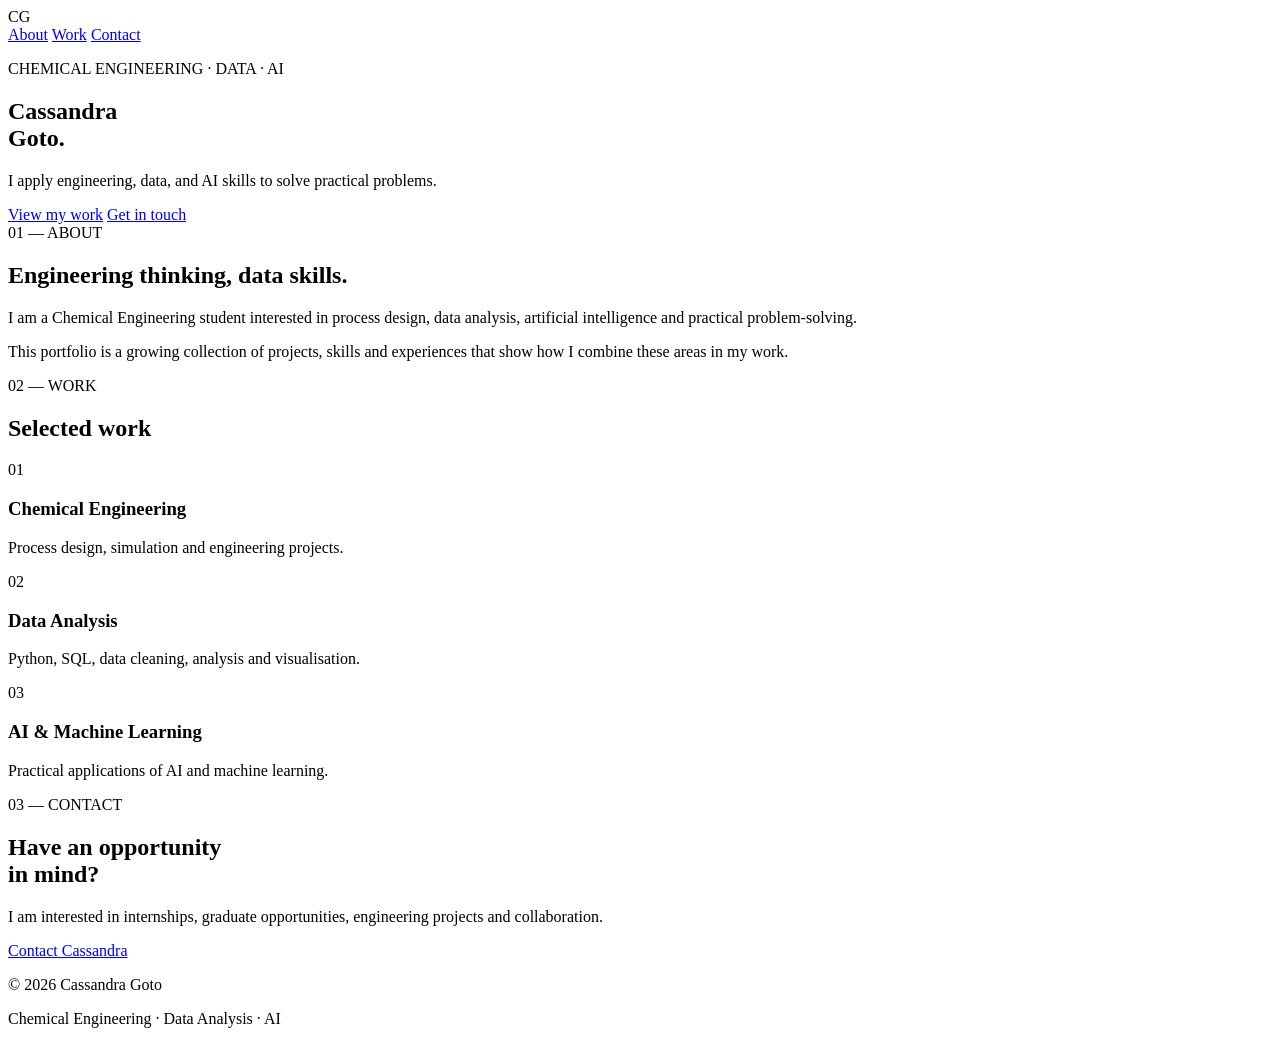
==== index.html @ f0856390 "Create portfolio webpage for Cassandra Goto This file serves as a portfolio webpage for Cassandra Go" ====
<!DOCTYPE html>
<html lang="en">
<head>
    <meta charset="UTF-8">
    <meta name="viewport" content="width=device-width, initial-scale=1.0">

    <title>Cassandra Goto | Portfolio</title>

    <link rel="stylesheet" href="style.css">
</head>

<body>

    <header class="navbar">
        <div class="logo">CG</div>

        <nav>
            <a href="#about">About</a>
            <a href="#work">Work</a>
            <a href="#contact">Contact</a>
        </nav>
    </header>


    <main>

        <section class="hero">

            <p class="eyebrow">CHEMICAL ENGINEERING · DATA · AI</p>

            <h1>
                Cassandra<br>
                <span>Goto.</span>
            </h1>

            <p class="intro">
                I apply engineering, data, and AI skills to solve practical problems.
            </p>

            <div class="buttons">
                <a href="#work" class="button primary">View my work</a>
                <a href="#contact" class="button secondary">Get in touch</a>
            </div>

        </section>


        <section class="preview" id="about">

            <div class="section-label">01 — ABOUT</div>

            <div class="preview-content">

                <div>
                    <h2>
                        Engineering thinking,
                        <span>data skills.</span>
                    </h2>
                </div>

                <div>
                    <p>
                        I am a Chemical Engineering student interested in
                        process design, data analysis, artificial intelligence
                        and practical problem-solving.
                    </p>

                    <p>
                        This portfolio is a growing collection of projects,
                        skills and experiences that show how I combine these
                        areas in my work.
                    </p>
                </div>

            </div>

        </section>


        <section class="work-section" id="work">

            <div class="section-label">02 — WORK</div>

            <h2>Selected work</h2>

            <div class="project-grid">

                <div class="project-card">
                    <span>01</span>
                    <h3>Chemical Engineering</h3>
                    <p>
                        Process design, simulation and engineering projects.
                    </p>
                </div>

                <div class="project-card">
                    <span>02</span>
                    <h3>Data Analysis</h3>
                    <p>
                        Python, SQL, data cleaning, analysis and visualisation.
                    </p>
                </div>

                <div class="project-card">
                    <span>03</span>
                    <h3>AI & Machine Learning</h3>
                    <p>
                        Practical applications of AI and machine learning.
                    </p>
                </div>

            </div>

        </section>


        <section class="contact-section" id="contact">

            <div class="section-label">03 — CONTACT</div>

            <h2>
                Have an opportunity<br>
                <span>in mind?</span>
            </h2>

            <p>
                I am interested in internships, graduate opportunities,
                engineering projects and collaboration.
            </p>

            <a href="mailto:cassandragoto10@gmail.com" class="button primary">
                Contact Cassandra
            </a>

        </section>

    </main>


    <footer>
        <p>© 2026 Cassandra Goto</p>

        <p>
            Chemical Engineering · Data Analysis · AI
        </p>
    </footer>

</body>
</html>
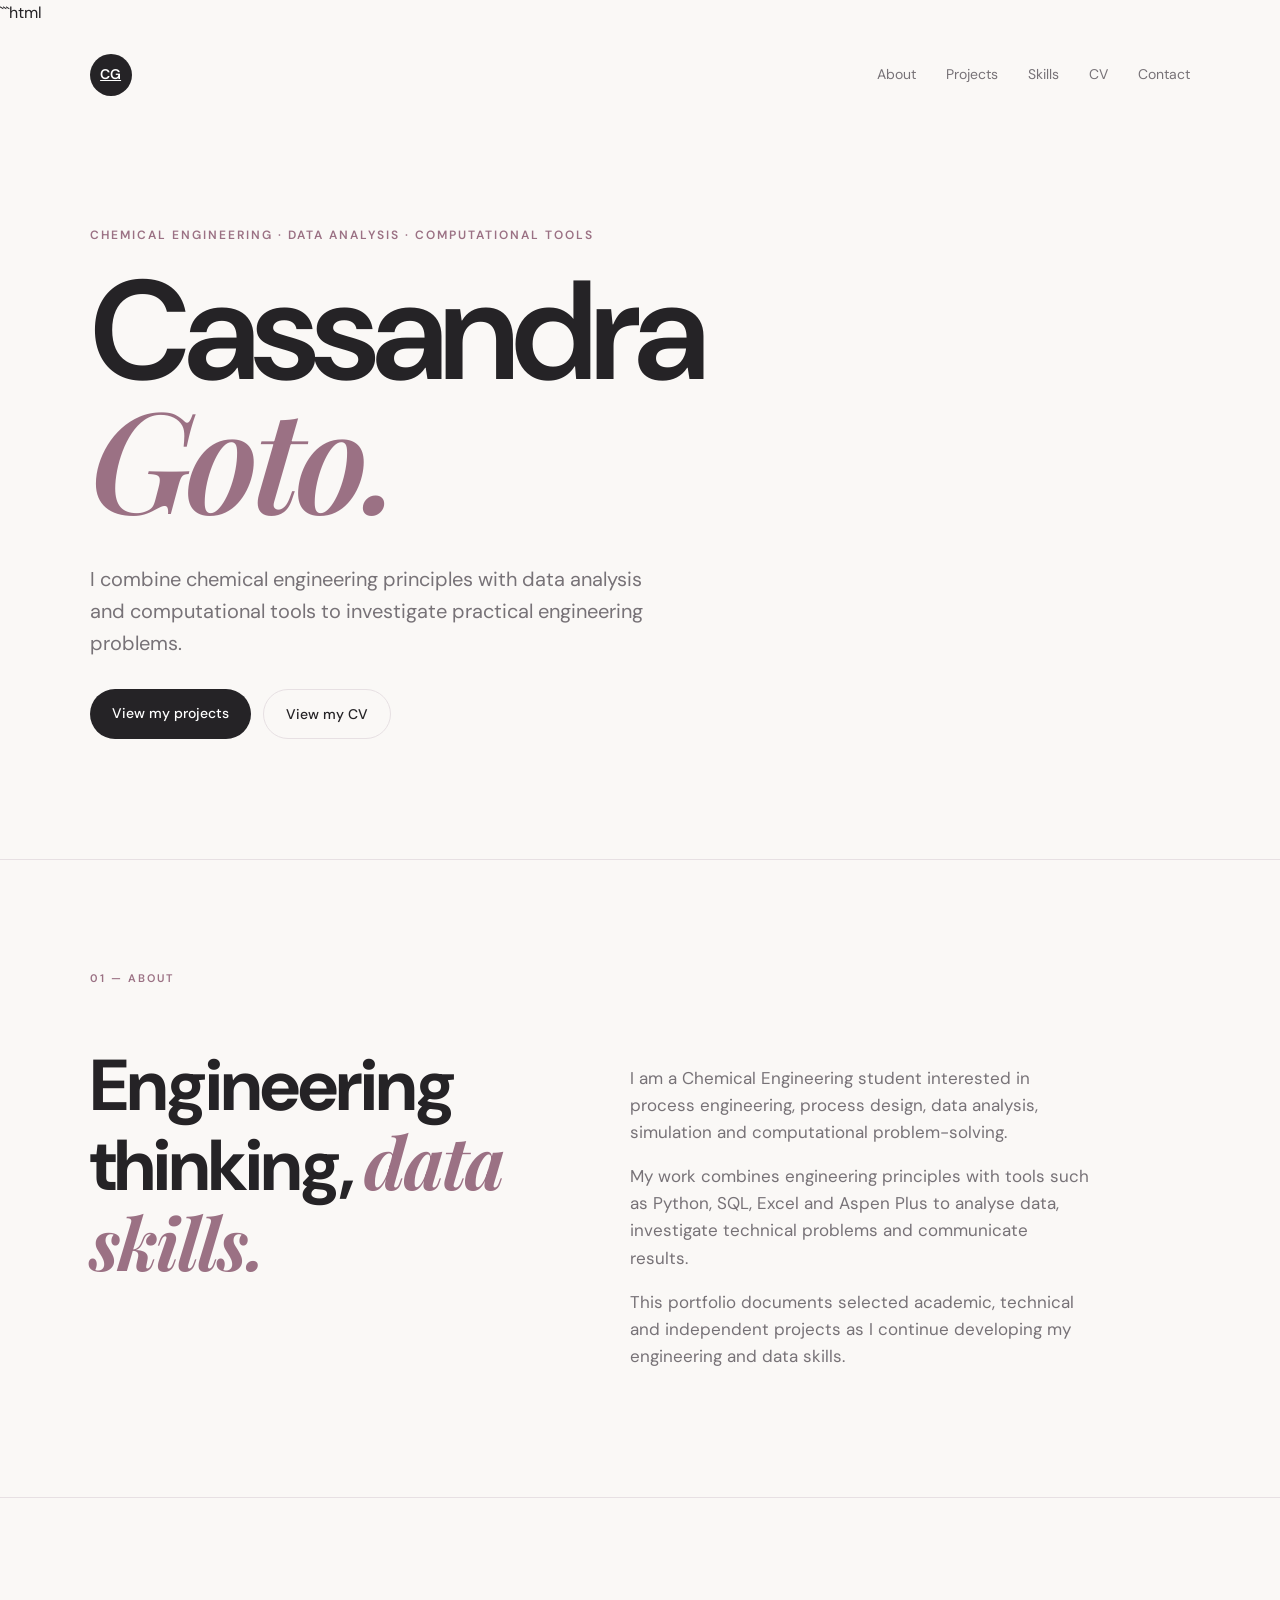
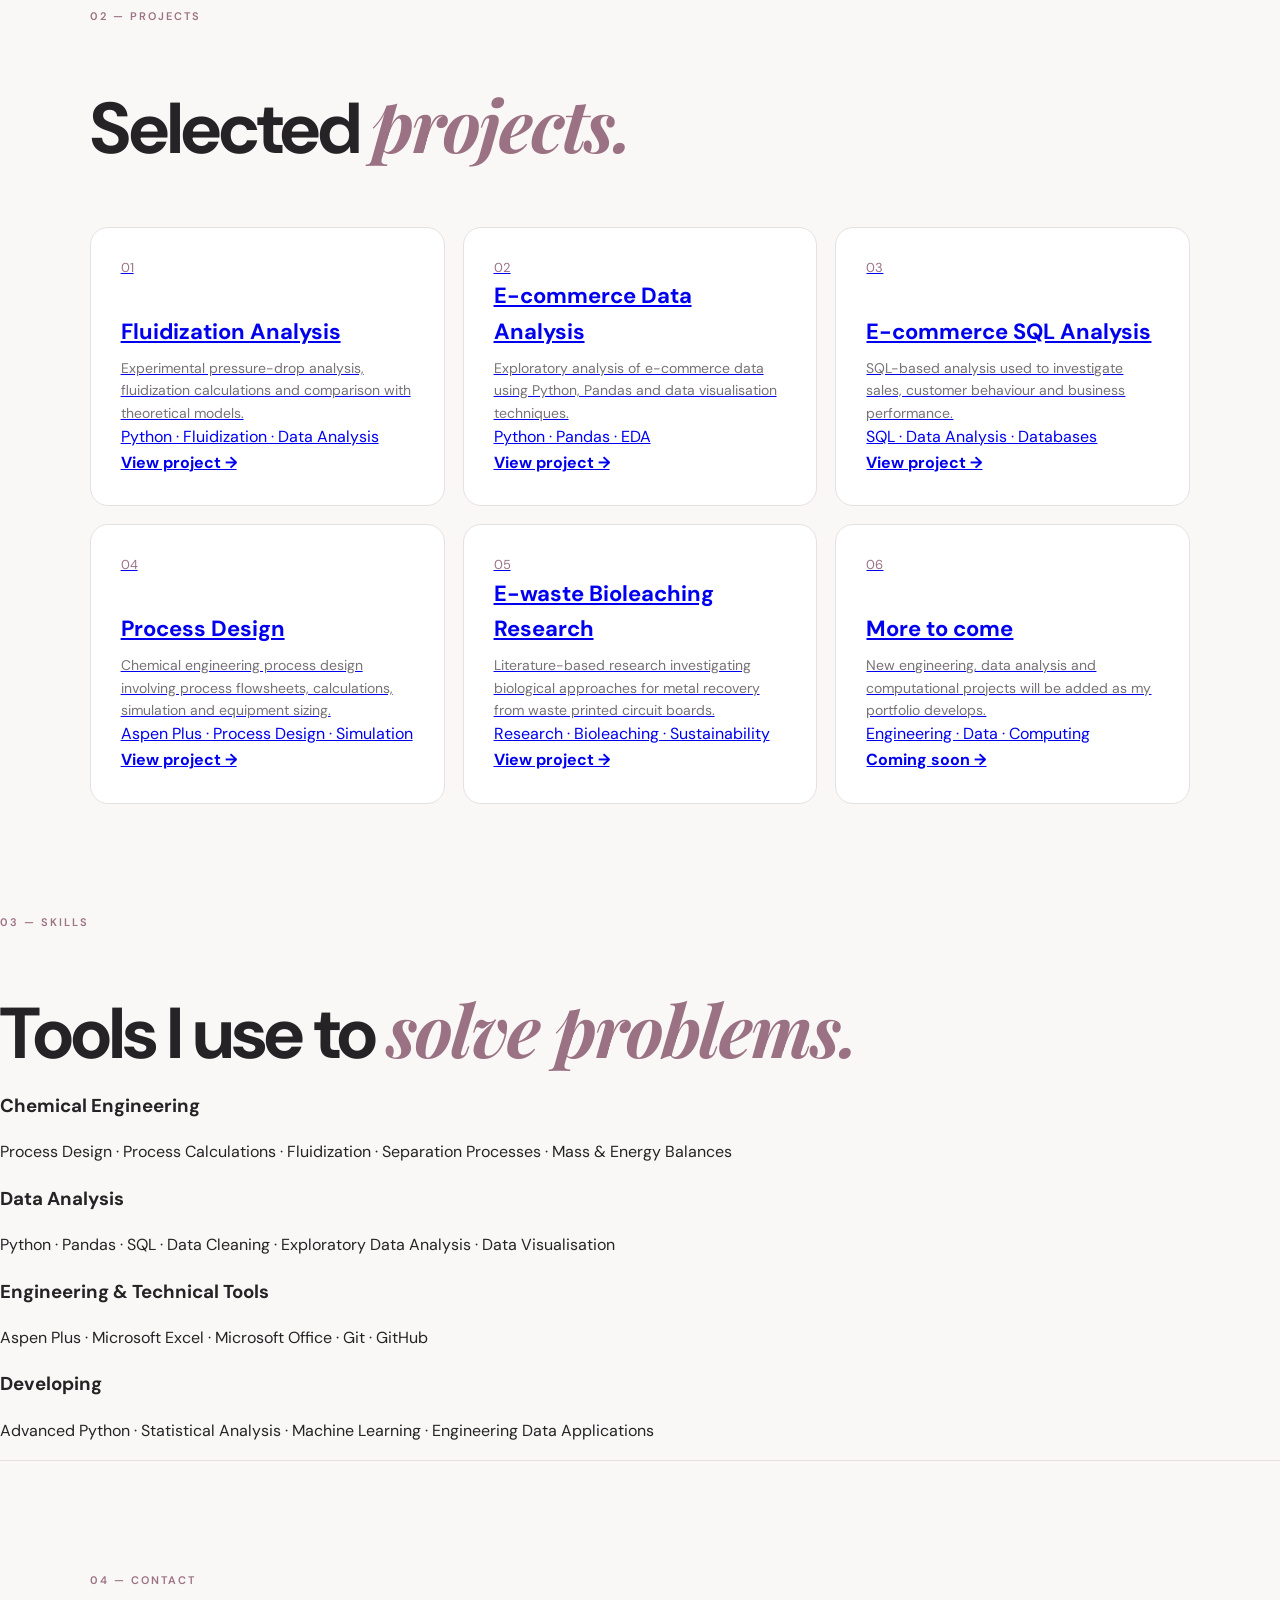
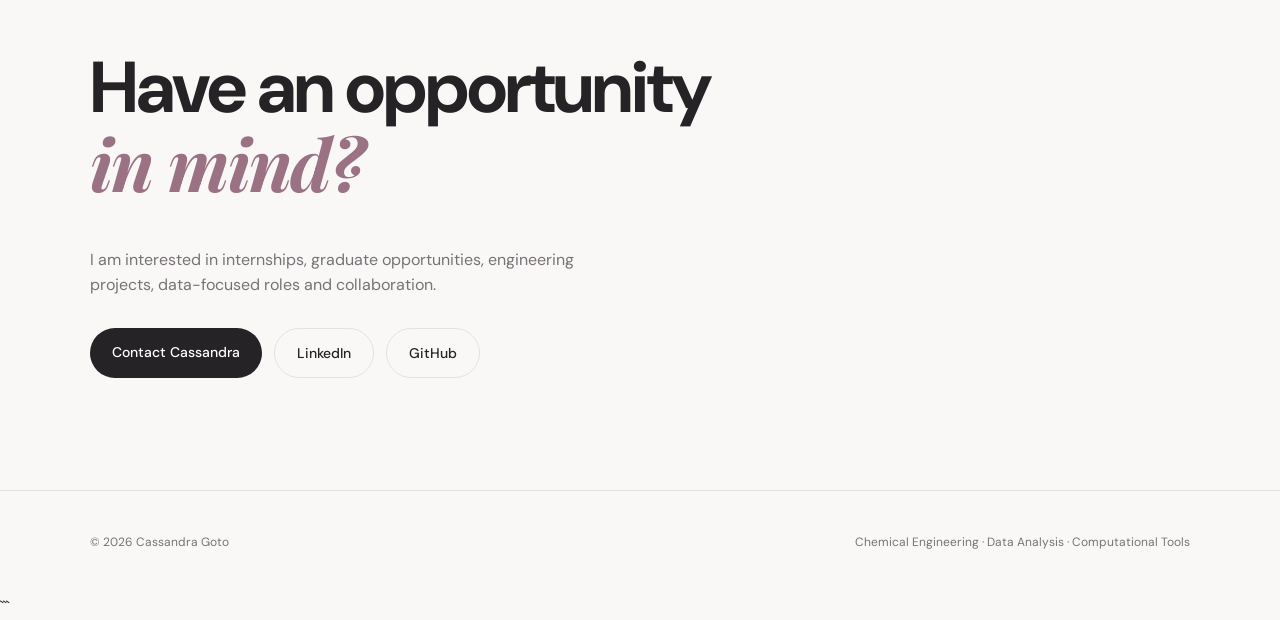
==== commit abc882ab: "Revise portfolio content and navigation structure Updated the portfolio to reflect a broader scope o" ====
--- a/index.html
+++ b/index.html
@@ -1,32 +1,48 @@
+```html
 <!DOCTYPE html>
 <html lang="en">
+
 <head>
     <meta charset="UTF-8">
     <meta name="viewport" content="width=device-width, initial-scale=1.0">
 
-    <title>Cassandra Goto | Portfolio</title>
+    <title>Cassandra Goto | Chemical Engineering & Data Portfolio</title>
+
+    <meta name="description"
+        content="Cassandra Goto's portfolio showcasing Chemical Engineering, process design, data analysis, Python, SQL and computational projects.">
 
     <link rel="stylesheet" href="style.css">
 </head>
 
+
 <body>
 
+    <!-- NAVIGATION -->
+
     <header class="navbar">
-        <div class="logo">CG</div>
+
+        <a href="#" class="logo">CG</a>
 
         <nav>
             <a href="#about">About</a>
-            <a href="#work">Work</a>
+            <a href="#work">Projects</a>
+            <a href="#skills">Skills</a>
+            <a href="documents/Cassandra_Goto_CV.pdf" target="_blank">CV</a>
             <a href="#contact">Contact</a>
         </nav>
+
     </header>
 
 
     <main>
 
+        <!-- HERO -->
+
         <section class="hero">
 
-            <p class="eyebrow">CHEMICAL ENGINEERING · DATA · AI</p>
+            <p class="eyebrow">
+                CHEMICAL ENGINEERING · DATA ANALYSIS · COMPUTATIONAL TOOLS
+            </p>
 
             <h1>
                 Cassandra<br>
@@ -34,42 +50,68 @@
             </h1>
 
             <p class="intro">
-                I apply engineering, data, and AI skills to solve practical problems.
+                I combine chemical engineering principles with data analysis
+                and computational tools to investigate practical engineering problems.
             </p>
 
             <div class="buttons">
-                <a href="#work" class="button primary">View my work</a>
-                <a href="#contact" class="button secondary">Get in touch</a>
+
+                <a href="#work" class="button primary">
+                    View my projects
+                </a>
+
+                <a href="documents/Cassandra_Goto_CV.pdf"
+                    class="button secondary"
+                    target="_blank">
+                    View my CV
+                </a>
+
             </div>
 
         </section>
 
 
+        <!-- ABOUT -->
+
         <section class="preview" id="about">
 
-            <div class="section-label">01 — ABOUT</div>
+            <div class="section-label">
+                01 — ABOUT
+            </div>
 
             <div class="preview-content">
 
                 <div>
+
                     <h2>
                         Engineering thinking,
                         <span>data skills.</span>
                     </h2>
+
                 </div>
 
+
                 <div>
+
                     <p>
                         I am a Chemical Engineering student interested in
-                        process design, data analysis, artificial intelligence
-                        and practical problem-solving.
-                    </p>
-
-                    <p>
-                        This portfolio is a growing collection of projects,
-                        skills and experiences that show how I combine these
-                        areas in my work.
-                    </p>
+                        process engineering, process design, data analysis,
+                        simulation and computational problem-solving.
+                    </p>
+
+                    <p>
+                        My work combines engineering principles with tools
+                        such as Python, SQL, Excel and Aspen Plus to analyse
+                        data, investigate technical problems and communicate
+                        results.
+                    </p>
+
+                    <p>
+                        This portfolio documents selected academic,
+                        technical and independent projects as I continue
+                        developing my engineering and data skills.
+                    </p>
+
                 </div>
 
             </div>
@@ -77,46 +119,288 @@
         </section>
 
 
+        <!-- PROJECTS -->
+
         <section class="work-section" id="work">
 
-            <div class="section-label">02 — WORK</div>
-
-            <h2>Selected work</h2>
+            <div class="section-label">
+                02 — PROJECTS
+            </div>
+
+            <h2>
+                Selected <span>projects.</span>
+            </h2>
+
 
             <div class="project-grid">
 
-                <div class="project-card">
+
+                <!-- PROJECT 01 -->
+
+                <a href="projects/fluidization.html"
+                    class="project-card">
+
                     <span>01</span>
-                    <h3>Chemical Engineering</h3>
-                    <p>
-                        Process design, simulation and engineering projects.
-                    </p>
+
+                    <h3>
+                        Fluidization Analysis
+                    </h3>
+
+                    <p>
+                        Experimental pressure-drop analysis,
+                        fluidization calculations and comparison
+                        with theoretical models.
+                    </p>
+
+                    <div class="project-tags">
+                        Python · Fluidization · Data Analysis
+                    </div>
+
+                    <strong class="project-link">
+                        View project →
+                    </strong>
+
+                </a>
+
+
+                <!-- PROJECT 02 -->
+
+                <a href="projects/ecommerce-eda.html"
+                    class="project-card">
+
+                    <span>02</span>
+
+                    <h3>
+                        E-commerce Data Analysis
+                    </h3>
+
+                    <p>
+                        Exploratory analysis of e-commerce data
+                        using Python, Pandas and data visualisation
+                        techniques.
+                    </p>
+
+                    <div class="project-tags">
+                        Python · Pandas · EDA
+                    </div>
+
+                    <strong class="project-link">
+                        View project →
+                    </strong>
+
+                </a>
+
+
+                <!-- PROJECT 03 -->
+
+                <a href="projects/ecommerce-sql.html"
+                    class="project-card">
+
+                    <span>03</span>
+
+                    <h3>
+                        E-commerce SQL Analysis
+                    </h3>
+
+                    <p>
+                        SQL-based analysis used to investigate
+                        sales, customer behaviour and business
+                        performance.
+                    </p>
+
+                    <div class="project-tags">
+                        SQL · Data Analysis · Databases
+                    </div>
+
+                    <strong class="project-link">
+                        View project →
+                    </strong>
+
+                </a>
+
+
+                <!-- PROJECT 04 -->
+
+                <a href="projects/process-design.html"
+                    class="project-card">
+
+                    <span>04</span>
+
+                    <h3>
+                        Process Design
+                    </h3>
+
+                    <p>
+                        Chemical engineering process design involving
+                        process flowsheets, calculations, simulation
+                        and equipment sizing.
+                    </p>
+
+                    <div class="project-tags">
+                        Aspen Plus · Process Design · Simulation
+                    </div>
+
+                    <strong class="project-link">
+                        View project →
+                    </strong>
+
+                </a>
+
+
+                <!-- PROJECT 05 -->
+
+                <a href="projects/bioleaching.html"
+                    class="project-card">
+
+                    <span>05</span>
+
+                    <h3>
+                        E-waste Bioleaching Research
+                    </h3>
+
+                    <p>
+                        Literature-based research investigating
+                        biological approaches for metal recovery
+                        from waste printed circuit boards.
+                    </p>
+
+                    <div class="project-tags">
+                        Research · Bioleaching · Sustainability
+                    </div>
+
+                    <strong class="project-link">
+                        View project →
+                    </strong>
+
+                </a>
+
+
+                <!-- PROJECT 06 -->
+
+                <a href="projects/future-project.html"
+                    class="project-card">
+
+                    <span>06</span>
+
+                    <h3>
+                        More to come
+                    </h3>
+
+                    <p>
+                        New engineering, data analysis and
+                        computational projects will be added
+                        as my portfolio develops.
+                    </p>
+
+                    <div class="project-tags">
+                        Engineering · Data · Computing
+                    </div>
+
+                    <strong class="project-link">
+                        Coming soon →
+                    </strong>
+
+                </a>
+
+            </div>
+
+        </section>
+
+
+        <!-- SKILLS -->
+
+        <section class="skills-section" id="skills">
+
+            <div class="section-label">
+                03 — SKILLS
+            </div>
+
+
+            <div class="skills-content">
+
+                <div>
+
+                    <h2>
+                        Tools I use to
+                        <span>solve problems.</span>
+                    </h2>
+
                 </div>
 
-                <div class="project-card">
-                    <span>02</span>
-                    <h3>Data Analysis</h3>
-                    <p>
-                        Python, SQL, data cleaning, analysis and visualisation.
-                    </p>
+
+                <div class="skills-list">
+
+
+                    <div class="skill-group">
+
+                        <h3>
+                            Chemical Engineering
+                        </h3>
+
+                        <p>
+                            Process Design · Process Calculations ·
+                            Fluidization · Separation Processes ·
+                            Mass & Energy Balances
+                        </p>
+
+                    </div>
+
+
+                    <div class="skill-group">
+
+                        <h3>
+                            Data Analysis
+                        </h3>
+
+                        <p>
+                            Python · Pandas · SQL · Data Cleaning ·
+                            Exploratory Data Analysis · Data Visualisation
+                        </p>
+
+                    </div>
+
+
+                    <div class="skill-group">
+
+                        <h3>
+                            Engineering & Technical Tools
+                        </h3>
+
+                        <p>
+                            Aspen Plus · Microsoft Excel ·
+                            Microsoft Office · Git · GitHub
+                        </p>
+
+                    </div>
+
+
+                    <div class="skill-group">
+
+                        <h3>
+                            Developing
+                        </h3>
+
+                        <p>
+                            Advanced Python · Statistical Analysis ·
+                            Machine Learning · Engineering Data Applications
+                        </p>
+
+                    </div>
+
                 </div>
 
-                <div class="project-card">
-                    <span>03</span>
-                    <h3>AI & Machine Learning</h3>
-                    <p>
-                        Practical applications of AI and machine learning.
-                    </p>
-                </div>
-
             </div>
 
         </section>
 
 
+        <!-- CONTACT -->
+
         <section class="contact-section" id="contact">
 
-            <div class="section-label">03 — CONTACT</div>
+            <div class="section-label">
+                04 — CONTACT
+            </div>
 
             <h2>
                 Have an opportunity<br>
@@ -125,25 +409,56 @@
 
             <p>
                 I am interested in internships, graduate opportunities,
-                engineering projects and collaboration.
+                engineering projects, data-focused roles and collaboration.
             </p>
 
-            <a href="mailto:cassandragoto10@gmail.com" class="button primary">
-                Contact Cassandra
-            </a>
+
+            <div class="buttons">
+
+                <a href="mailto:cassandragoto10@gmail.com"
+                    class="button primary">
+                    Contact Cassandra
+                </a>
+
+
+                <a href="https://www.linkedin.com/in/cassandra-goto-1668a8327/"
+                    class="button secondary"
+                    target="_blank"
+                    rel="noopener noreferrer">
+                    LinkedIn
+                </a>
+
+
+                <a href="https://github.com/cassandragoto10-maker"
+                    class="button secondary"
+                    target="_blank"
+                    rel="noopener noreferrer">
+                    GitHub
+                </a>
+
+            </div>
 
         </section>
 
     </main>
 
 
+    <!-- FOOTER -->
+
     <footer>
-        <p>© 2026 Cassandra Goto</p>
 
         <p>
-            Chemical Engineering · Data Analysis · AI
+            © 2026 Cassandra Goto
         </p>
+
+        <p>
+            Chemical Engineering · Data Analysis · Computational Tools
+        </p>
+
     </footer>
 
+
 </body>
+
 </html>
+```
--- a/style.css
+++ b/style.css
@@ -0,0 +1,419 @@
+@import url('https://fonts.googleapis.com/css2?family=DM+Sans:wght@400;500;600&family=Playfair+Display:ital,wght@0,500;0,600;1,500&display=swap');
+
+
+:root {
+    --background: #faf8f6;
+    --text: #252326;
+    --muted: #777277;
+    --accent: #9b7184;
+    --accent-light: #eadde3;
+    --card: #ffffff;
+    --border: #e7e0e3;
+}
+
+
+* {
+    box-sizing: border-box;
+}
+
+
+html {
+    scroll-behavior: smooth;
+}
+
+
+body {
+    margin: 0;
+    background: var(--background);
+    color: var(--text);
+
+    font-family: "DM Sans", Arial, sans-serif;
+
+    line-height: 1.6;
+}
+
+
+/* NAVIGATION */
+
+.navbar {
+    width: 100%;
+    padding: 28px 7%;
+
+    display: flex;
+    align-items: center;
+    justify-content: space-between;
+}
+
+
+.logo {
+    width: 42px;
+    height: 42px;
+
+    display: flex;
+    align-items: center;
+    justify-content: center;
+
+    background: var(--text);
+    color: white;
+
+    border-radius: 50%;
+
+    font-size: 14px;
+    font-weight: 600;
+}
+
+
+nav {
+    display: flex;
+    gap: 30px;
+}
+
+
+nav a {
+    color: var(--muted);
+    text-decoration: none;
+
+    font-size: 14px;
+
+    transition: color 0.2s ease;
+}
+
+
+nav a:hover {
+    color: var(--accent);
+}
+
+
+/* HERO */
+
+.hero {
+    min-height: 78vh;
+
+    padding: 90px 7% 120px;
+
+    display: flex;
+    flex-direction: column;
+    justify-content: center;
+
+    max-width: 1100px;
+}
+
+
+.eyebrow {
+    margin-bottom: 25px;
+
+    color: var(--accent);
+
+    font-size: 12px;
+    font-weight: 600;
+
+    letter-spacing: 2px;
+}
+
+
+.hero h1 {
+    margin: 0;
+
+    font-size: clamp(70px, 11vw, 150px);
+
+    line-height: 0.88;
+
+    letter-spacing: -6px;
+
+    font-weight: 600;
+}
+
+
+.hero h1 span,
+h2 span {
+    font-family: "Playfair Display", Georgia, serif;
+
+    font-style: italic;
+
+    color: var(--accent);
+}
+
+
+.intro {
+    max-width: 560px;
+
+    margin: 45px 0 30px;
+
+    color: var(--muted);
+
+    font-size: 20px;
+}
+
+
+.buttons {
+    display: flex;
+    gap: 12px;
+
+    flex-wrap: wrap;
+}
+
+
+.button {
+    display: inline-block;
+
+    padding: 13px 22px;
+
+    border-radius: 30px;
+
+    text-decoration: none;
+
+    font-size: 14px;
+    font-weight: 500;
+
+    transition: transform 0.2s ease,
+                background 0.2s ease;
+}
+
+
+.button:hover {
+    transform: translateY(-2px);
+}
+
+
+.primary {
+    background: var(--text);
+    color: white;
+}
+
+
+.secondary {
+    border: 1px solid var(--border);
+    color: var(--text);
+    background: transparent;
+}
+
+
+/* GENERAL SECTIONS */
+
+.preview,
+.work-section,
+.contact-section {
+    padding: 110px 7%;
+
+    border-top: 1px solid var(--border);
+}
+
+
+.section-label {
+    margin-bottom: 60px;
+
+    color: var(--accent);
+
+    font-size: 11px;
+    font-weight: 600;
+
+    letter-spacing: 2px;
+}
+
+
+.preview-content {
+    display: grid;
+
+    grid-template-columns: 1fr 1fr;
+
+    gap: 80px;
+
+    max-width: 1000px;
+}
+
+
+h2 {
+    margin: 0;
+
+    font-size: clamp(42px, 6vw, 72px);
+
+    line-height: 1.05;
+
+    letter-spacing: -2px;
+}
+
+
+.preview-content p {
+    max-width: 520px;
+
+    color: var(--muted);
+
+    font-size: 17px;
+}
+
+
+/* WORK */
+
+.work-section h2 {
+    margin-bottom: 60px;
+}
+
+
+.project-grid {
+    display: grid;
+
+    grid-template-columns: repeat(3, 1fr);
+
+    gap: 18px;
+}
+
+
+.project-card {
+    min-height: 260px;
+
+    padding: 30px;
+
+    background: var(--card);
+
+    border: 1px solid var(--border);
+
+    border-radius: 18px;
+
+    display: flex;
+    flex-direction: column;
+
+    justify-content: flex-end;
+
+    transition: transform 0.2s ease,
+                box-shadow 0.2s ease;
+}
+
+
+.project-card:hover {
+    transform: translateY(-5px);
+
+    box-shadow: 0 15px 40px rgba(60, 40, 50, 0.08);
+}
+
+
+.project-card span {
+    margin-bottom: auto;
+
+    color: var(--accent);
+
+    font-size: 13px;
+}
+
+
+.project-card h3 {
+    margin: 0 0 8px;
+
+    font-size: 22px;
+}
+
+
+.project-card p {
+    margin: 0;
+
+    color: var(--muted);
+
+    font-size: 14px;
+}
+
+
+/* CONTACT */
+
+.contact-section {
+    min-height: 70vh;
+
+    display: flex;
+    flex-direction: column;
+
+    justify-content: center;
+}
+
+
+.contact-section h2 {
+    margin-bottom: 30px;
+}
+
+
+.contact-section p {
+    max-width: 500px;
+
+    margin-bottom: 30px;
+
+    color: var(--muted);
+}
+
+
+/* FOOTER */
+
+footer {
+    padding: 30px 7%;
+
+    border-top: 1px solid var(--border);
+
+    display: flex;
+    justify-content: space-between;
+
+    color: var(--muted);
+
+    font-size: 12px;
+}
+
+
+/* MOBILE */
+
+@media (max-width: 700px) {
+
+    .navbar {
+        padding: 20px 6%;
+    }
+
+
+    nav {
+        gap: 15px;
+    }
+
+
+    nav a {
+        font-size: 12px;
+    }
+
+
+    .hero {
+        min-height: 75vh;
+
+        padding: 70px 6% 100px;
+    }
+
+
+    .hero h1 {
+        letter-spacing: -3px;
+    }
+
+
+    .intro {
+        font-size: 17px;
+    }
+
+
+    .preview,
+    .work-section,
+    .contact-section {
+        padding: 80px 6%;
+    }
+
+
+    .preview-content {
+        grid-template-columns: 1fr;
+
+        gap: 30px;
+    }
+
+
+    .project-grid {
+        grid-template-columns: 1fr;
+    }
+
+
+    footer {
+        padding: 25px 6%;
+
+        flex-direction: column;
+
+        gap: 5px;
+    }
+
+}
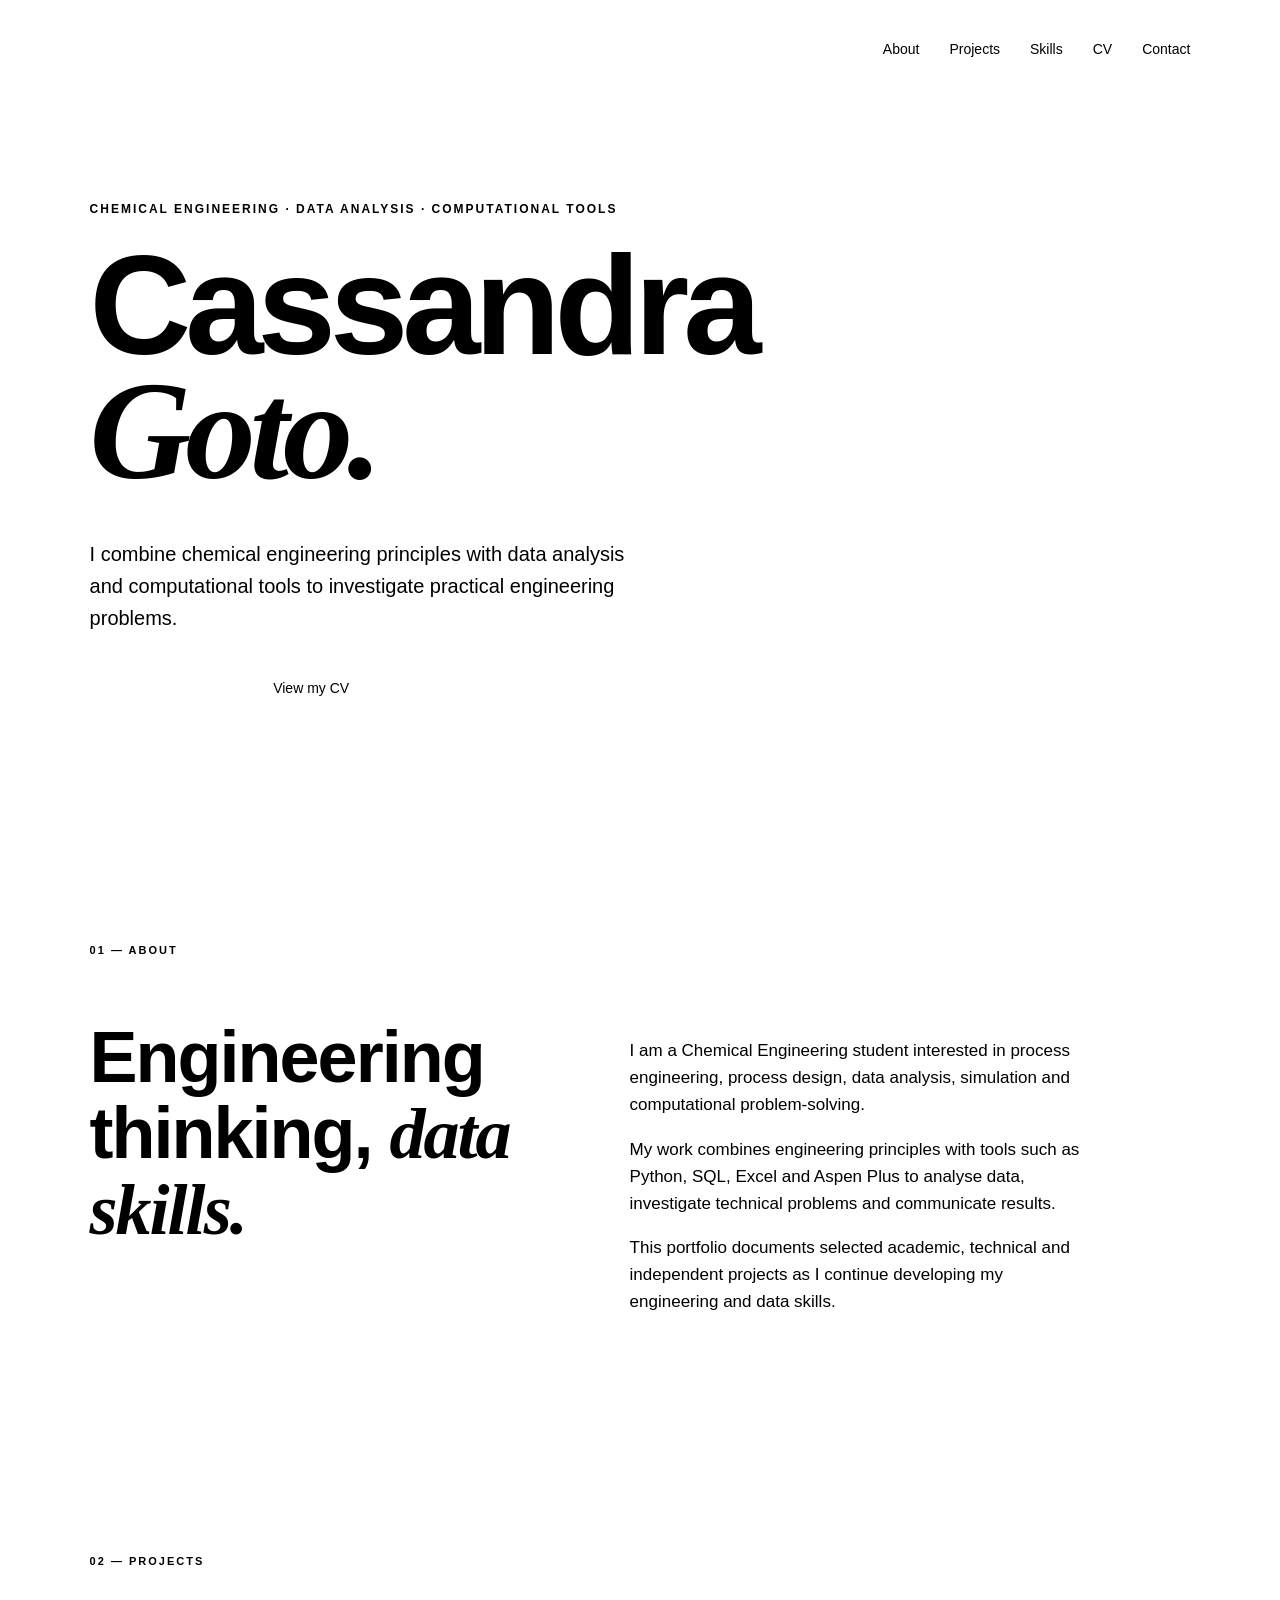
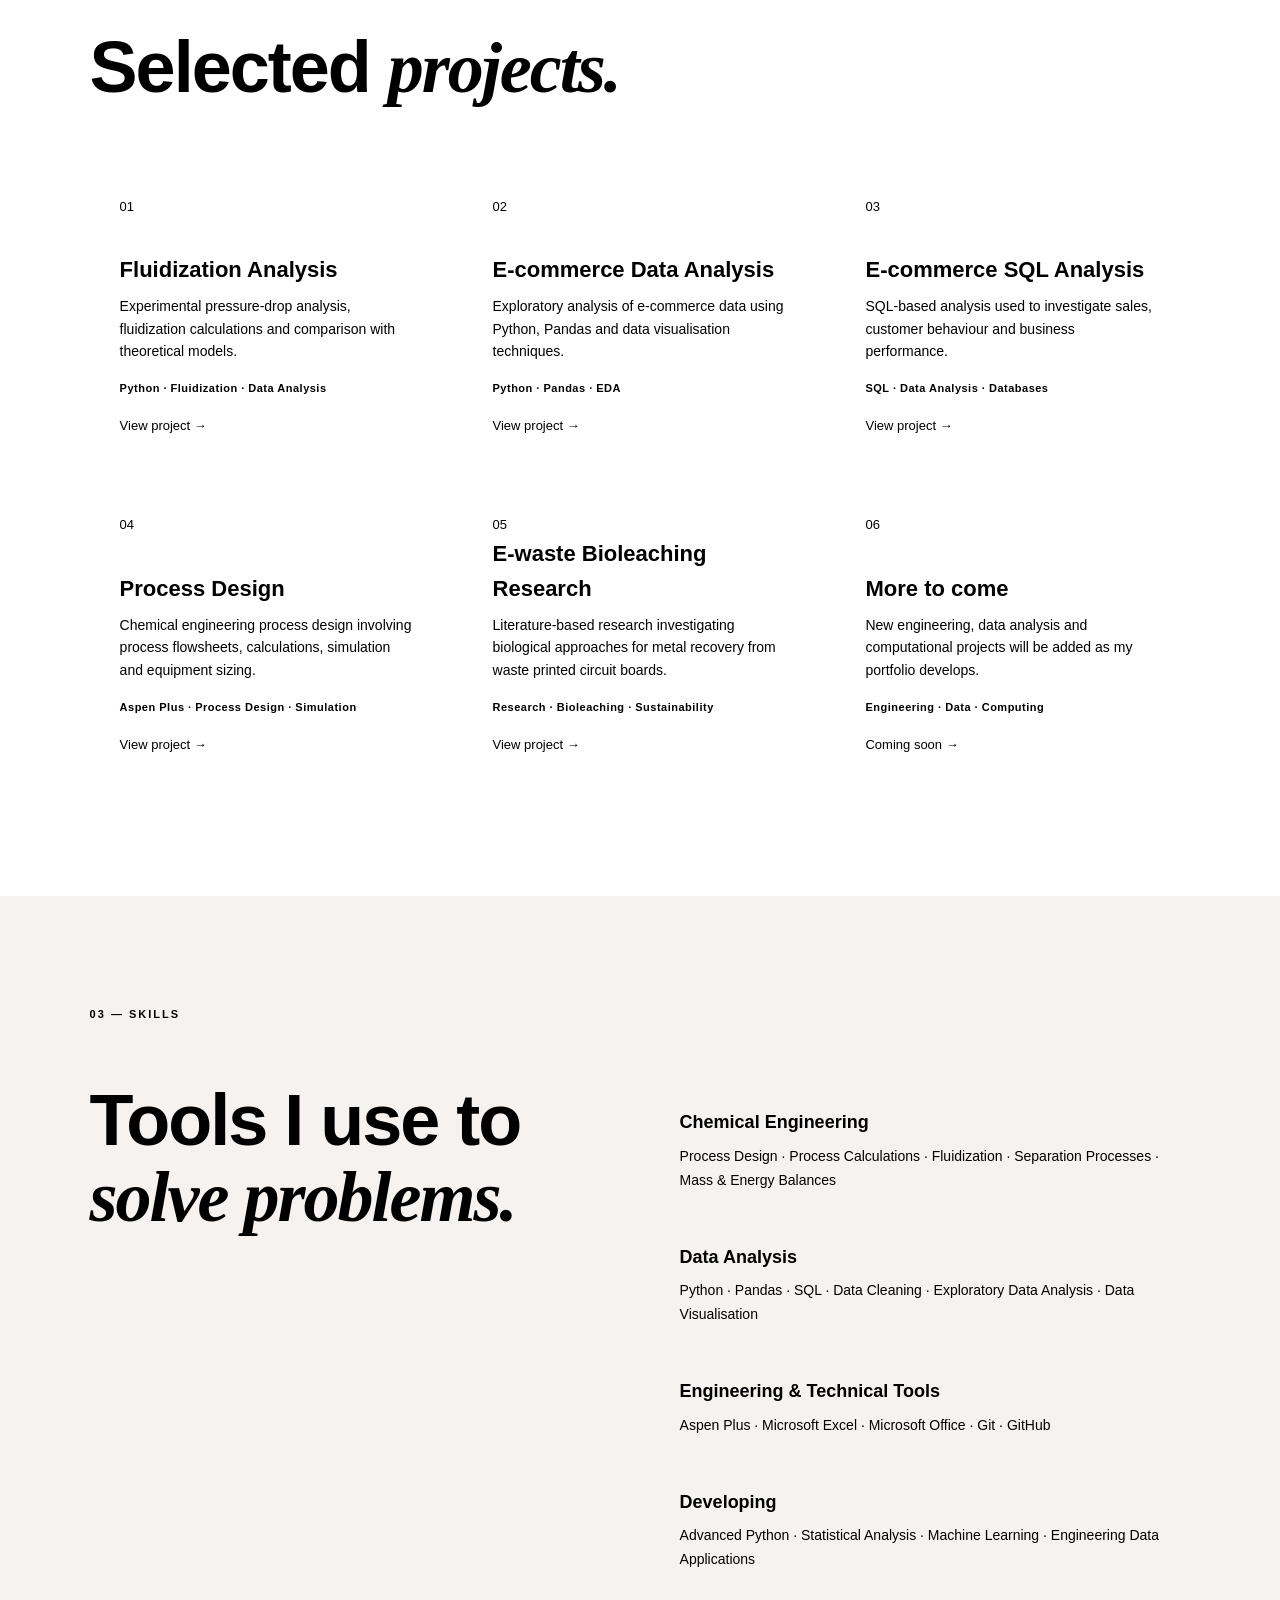
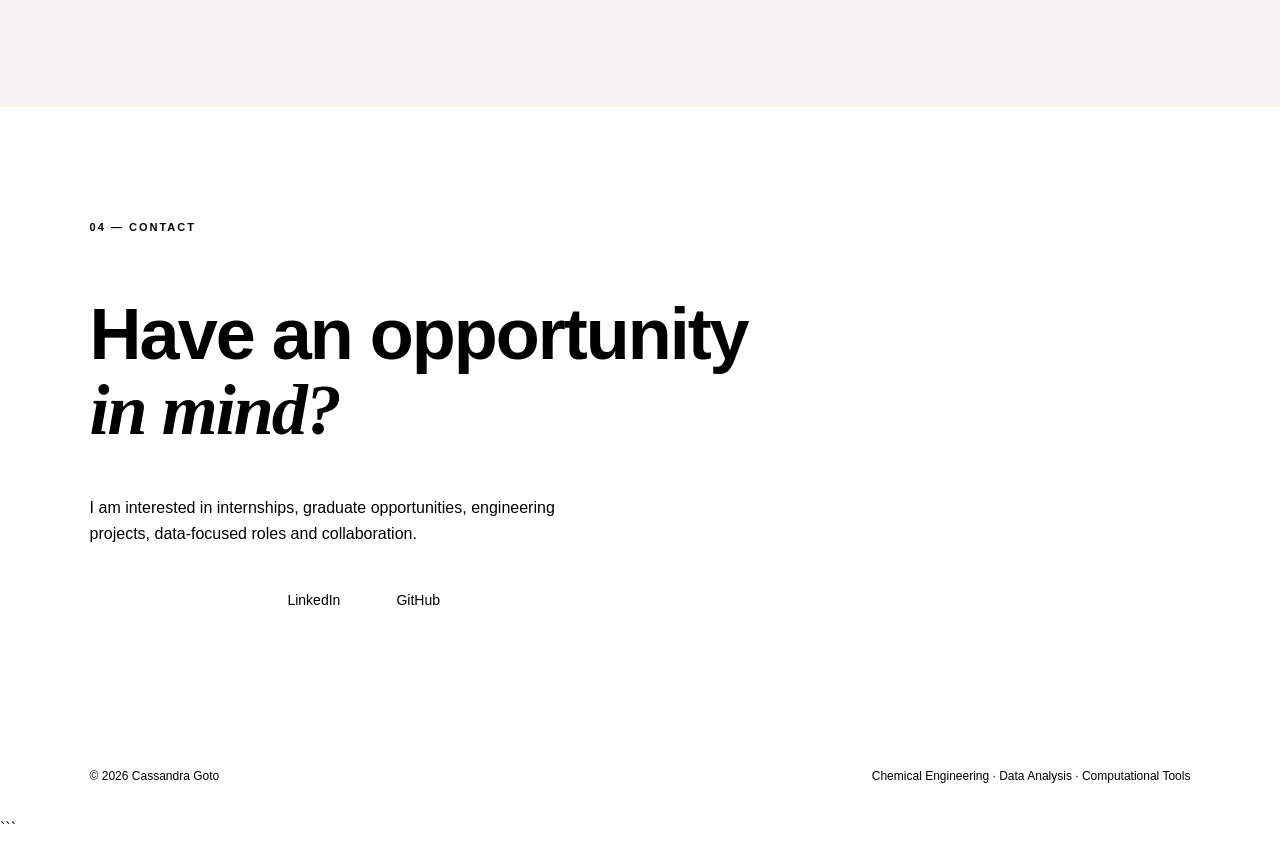
==== commit 83964d60: "Remove markdown code block from index.html" ====
--- a/index.html
+++ b/index.html
@@ -1,4 +1,4 @@
-```html
+
 <!DOCTYPE html>
 <html lang="en">
 
--- a/style.css
+++ b/style.css
@@ -1,5 +1,14 @@
+```css id="x4q8vm"
+/* ================================
+   FONTS
+================================ */
+
 @import url('https://fonts.googleapis.com/css2?family=DM+Sans:wght@400;500;600&family=Playfair+Display:ital,wght@0,500;0,600;1,500&display=swap');
 
+
+/* ================================
+   VARIABLES
+================================ */
 
 :root {
     --background: #faf8f6;
@@ -12,6 +21,10 @@
 }
 
 
+/* ================================
+   RESET
+================================ */
+
 * {
     box-sizing: border-box;
 }
@@ -24,6 +37,7 @@
 
 body {
     margin: 0;
+
     background: var(--background);
     color: var(--text);
 
@@ -33,10 +47,13 @@
 }
 
 
-/* NAVIGATION */
+/* ================================
+   NAVIGATION
+================================ */
 
 .navbar {
     width: 100%;
+
     padding: 28px 7%;
 
     display: flex;
@@ -60,17 +77,28 @@
 
     font-size: 14px;
     font-weight: 600;
+
+    text-decoration: none;
+
+    transition: transform 0.2s ease;
+}
+
+
+.logo:hover {
+    transform: translateY(-2px);
 }
 
 
 nav {
     display: flex;
+
     gap: 30px;
 }
 
 
 nav a {
     color: var(--muted);
+
     text-decoration: none;
 
     font-size: 14px;
@@ -84,7 +112,9 @@
 }
 
 
-/* HERO */
+/* ================================
+   HERO
+================================ */
 
 .hero {
     min-height: 78vh;
@@ -145,8 +175,13 @@
 }
 
 
+/* ================================
+   BUTTONS
+================================ */
+
 .buttons {
     display: flex;
+
     gap: 12px;
 
     flex-wrap: wrap;
@@ -165,8 +200,10 @@
     font-size: 14px;
     font-weight: 500;
 
-    transition: transform 0.2s ease,
-                background 0.2s ease;
+    transition:
+        transform 0.2s ease,
+        background 0.2s ease,
+        color 0.2s ease;
 }
 
 
@@ -177,22 +214,41 @@
 
 .primary {
     background: var(--text);
+
     color: white;
+}
+
+
+.primary:hover {
+    background: var(--accent);
 }
 
 
 .secondary {
     border: 1px solid var(--border);
+
     color: var(--text);
+
     background: transparent;
 }
 
 
-/* GENERAL SECTIONS */
+.secondary:hover {
+    border-color: var(--accent);
+
+    color: var(--accent);
+}
+
+
+/* ================================
+   GENERAL SECTIONS
+================================ */
 
 .preview,
 .work-section,
+.skills-section,
 .contact-section {
+
     padding: 110px 7%;
 
     border-top: 1px solid var(--border);
@@ -211,17 +267,6 @@
 }
 
 
-.preview-content {
-    display: grid;
-
-    grid-template-columns: 1fr 1fr;
-
-    gap: 80px;
-
-    max-width: 1000px;
-}
-
-
 h2 {
     margin: 0;
 
@@ -233,7 +278,24 @@
 }
 
 
+/* ================================
+   ABOUT
+================================ */
+
+.preview-content {
+
+    display: grid;
+
+    grid-template-columns: 1fr 1fr;
+
+    gap: 80px;
+
+    max-width: 1000px;
+}
+
+
 .preview-content p {
+
     max-width: 520px;
 
     color: var(--muted);
@@ -242,14 +304,18 @@
 }
 
 
-/* WORK */
+/* ================================
+   PROJECTS
+================================ */
 
 .work-section h2 {
+
     margin-bottom: 60px;
 }
 
 
 .project-grid {
+
     display: grid;
 
     grid-template-columns: repeat(3, 1fr);
@@ -259,7 +325,8 @@
 
 
 .project-card {
-    min-height: 260px;
+
+    min-height: 300px;
 
     padding: 30px;
 
@@ -274,19 +341,30 @@
 
     justify-content: flex-end;
 
-    transition: transform 0.2s ease,
-                box-shadow 0.2s ease;
+    text-decoration: none;
+
+    color: var(--text);
+
+    transition:
+        transform 0.2s ease,
+        box-shadow 0.2s ease,
+        border-color 0.2s ease;
 }
 
 
 .project-card:hover {
+
     transform: translateY(-5px);
 
-    box-shadow: 0 15px 40px rgba(60, 40, 50, 0.08);
-}
-
-
-.project-card span {
+    border-color: var(--accent);
+
+    box-shadow:
+        0 15px 40px rgba(60, 40, 50, 0.08);
+}
+
+
+.project-card > span {
+
     margin-bottom: auto;
 
     color: var(--accent);
@@ -296,6 +374,7 @@
 
 
 .project-card h3 {
+
     margin: 0 0 8px;
 
     font-size: 22px;
@@ -303,20 +382,124 @@
 
 
 .project-card p {
+
+    margin: 0 0 18px;
+
+    color: var(--muted);
+
+    font-size: 14px;
+}
+
+
+.project-tags {
+
+    margin-bottom: 18px;
+
+    color: var(--accent);
+
+    font-size: 11px;
+
+    font-weight: 600;
+
+    letter-spacing: 0.5px;
+}
+
+
+.project-link {
+
+    font-size: 13px;
+
+    font-weight: 500;
+
+    color: var(--text);
+
+    transition: color 0.2s ease;
+}
+
+
+.project-card:hover .project-link {
+
+    color: var(--accent);
+}
+
+
+/* ================================
+   SKILLS
+================================ */
+
+.skills-section {
+    background: #f6f2f0;
+}
+
+
+.skills-content {
+
+    display: grid;
+
+    grid-template-columns: 1fr 1fr;
+
+    gap: 80px;
+
+    max-width: 1100px;
+}
+
+
+.skills-list {
+
+    display: flex;
+
+    flex-direction: column;
+
+    gap: 0;
+}
+
+
+.skill-group {
+
+    padding: 25px 0;
+
+    border-top: 1px solid var(--border);
+}
+
+
+.skill-group:last-child {
+
+    border-bottom: 1px solid var(--border);
+}
+
+
+.skill-group h3 {
+
+    margin: 0 0 8px;
+
+    font-size: 18px;
+
+    font-weight: 600;
+}
+
+
+.skill-group p {
+
     margin: 0;
 
     color: var(--muted);
 
     font-size: 14px;
-}
-
-
-/* CONTACT */
+
+    line-height: 1.7;
+}
+
+
+/* ================================
+   CONTACT
+================================ */
 
 .contact-section {
+
     min-height: 70vh;
 
     display: flex;
+
     flex-direction: column;
 
     justify-content: center;
@@ -324,11 +507,13 @@
 
 
 .contact-section h2 {
+
     margin-bottom: 30px;
 }
 
 
 .contact-section p {
+
     max-width: 500px;
 
     margin-bottom: 30px;
@@ -337,14 +522,18 @@
 }
 
 
-/* FOOTER */
+/* ================================
+   FOOTER
+================================ */
 
 footer {
+
     padding: 30px 7%;
 
     border-top: 1px solid var(--border);
 
     display: flex;
+
     justify-content: space-between;
 
     color: var(--muted);
@@ -353,26 +542,56 @@
 }
 
 
-/* MOBILE */
+footer p {
+
+    margin: 0;
+}
+
+
+/* ================================
+   MOBILE
+================================ */
+
+@media (max-width: 900px) {
+
+    .project-grid {
+
+        grid-template-columns: repeat(2, 1fr);
+    }
+
+}
+
 
 @media (max-width: 700px) {
 
+    /* NAVIGATION */
+
     .navbar {
+
         padding: 20px 6%;
     }
 
 
     nav {
+
         gap: 15px;
+
+        flex-wrap: wrap;
+
+        justify-content: flex-end;
     }
 
 
     nav a {
+
         font-size: 12px;
     }
 
 
+    /* HERO */
+
     .hero {
+
         min-height: 75vh;
 
         padding: 70px 6% 100px;
@@ -380,35 +599,66 @@
 
 
     .hero h1 {
+
         letter-spacing: -3px;
     }
 
 
     .intro {
+
         font-size: 17px;
     }
 
+
+    /* SECTIONS */
 
     .preview,
     .work-section,
+    .skills-section,
     .contact-section {
+
         padding: 80px 6%;
     }
 
 
+    /* ABOUT */
+
     .preview-content {
+
         grid-template-columns: 1fr;
 
         gap: 30px;
     }
 
 
+    /* PROJECTS */
+
     .project-grid {
+
         grid-template-columns: 1fr;
     }
 
 
+    .project-card {
+
+        min-height: 270px;
+    }
+
+
+    /* SKILLS */
+
+    .skills-content {
+
+        grid-template-columns: 1fr;
+
+        gap: 40px;
+    }
+
+
+    /* FOOTER */
+
     footer {
+
         padding: 25px 6%;
 
         flex-direction: column;
@@ -417,3 +667,939 @@
     }
 
 }
+```
+/* =========================================================
+   PROJECT PAGE — FLUIDIZATION
+   ========================================================= */
+
+
+/* ================================
+   PROJECT HERO
+================================ */
+
+.project-hero {
+    padding: 70px 7% 100px;
+
+    max-width: 1200px;
+}
+
+
+.back-link {
+    display: inline-block;
+
+    margin-bottom: 55px;
+
+    color: var(--muted);
+
+    text-decoration: none;
+
+    font-size: 13px;
+
+    transition: color 0.2s ease,
+                transform 0.2s ease;
+}
+
+
+.back-link:hover {
+    color: var(--accent);
+
+    transform: translateX(-3px);
+}
+
+
+.project-hero .eyebrow {
+    margin-bottom: 25px;
+}
+
+
+.project-hero h1 {
+    margin: 0;
+
+    max-width: 1100px;
+
+    font-size: clamp(58px, 9vw, 120px);
+
+    line-height: 0.92;
+
+    letter-spacing: -5px;
+
+    font-weight: 600;
+}
+
+
+.project-hero h1 span {
+    font-family: "Playfair Display", Georgia, serif;
+
+    font-style: italic;
+
+    color: var(--accent);
+}
+
+
+.project-intro {
+    max-width: 720px;
+
+    margin: 45px 0 30px;
+
+    color: var(--muted);
+
+    font-size: 19px;
+
+    line-height: 1.7;
+}
+
+
+.project-tags-large {
+    display: flex;
+
+    flex-wrap: wrap;
+
+    gap: 10px;
+
+    margin-top: 30px;
+}
+
+
+.project-tags-large span {
+    padding: 8px 14px;
+
+    border: 1px solid var(--border);
+
+    border-radius: 30px;
+
+    background: var(--card);
+
+    color: var(--muted);
+
+    font-size: 12px;
+}
+
+
+/* ================================
+   KEY RESULTS
+================================ */
+
+.project-results {
+    padding: 0 7% 110px;
+
+    display: grid;
+
+    grid-template-columns: repeat(4, 1fr);
+
+    gap: 14px;
+
+    max-width: 1250px;
+}
+
+
+.result-card {
+    min-height: 190px;
+
+    padding: 25px;
+
+    background: var(--card);
+
+    border: 1px solid var(--border);
+
+    border-radius: 18px;
+
+    display: flex;
+
+    flex-direction: column;
+
+    justify-content: flex-end;
+}
+
+
+.result-card strong {
+    font-size: clamp(28px, 3vw, 40px);
+
+    line-height: 1;
+
+    letter-spacing: -1.5px;
+}
+
+
+.result-card > span {
+    margin-top: 7px;
+
+    color: var(--accent);
+
+    font-size: 12px;
+
+    font-weight: 600;
+
+    letter-spacing: 1px;
+}
+
+
+.result-card p {
+    margin: 18px 0 0;
+
+    color: var(--muted);
+
+    font-size: 13px;
+
+    line-height: 1.5;
+}
+
+
+/* ================================
+   PROJECT SECTIONS
+================================ */
+
+.project-section {
+    padding: 110px 7%;
+
+    border-top: 1px solid var(--border);
+}
+
+
+.light-section {
+    background: #f6f2f0;
+}
+
+
+.project-section > h2 {
+    max-width: 850px;
+
+    margin-bottom: 60px;
+}
+
+
+.project-two-column {
+    display: grid;
+
+    grid-template-columns: 1fr 1fr;
+
+    gap: 80px;
+
+    max-width: 1100px;
+}
+
+
+.project-two-column h2 {
+    max-width: 520px;
+}
+
+
+.project-two-column p {
+    max-width: 560px;
+
+    margin-top: 0;
+
+    margin-bottom: 22px;
+
+    color: var(--muted);
+
+    font-size: 16px;
+
+    line-height: 1.75;
+}
+
+
+/* ================================
+   OBJECTIVES
+================================ */
+
+.objective-grid {
+    display: grid;
+
+    grid-template-columns: repeat(2, 1fr);
+
+    gap: 18px;
+
+    max-width: 1100px;
+}
+
+
+.objective-card {
+    min-height: 230px;
+
+    padding: 30px;
+
+    background: var(--card);
+
+    border: 1px solid var(--border);
+
+    border-radius: 18px;
+
+    transition:
+        transform 0.2s ease,
+        box-shadow 0.2s ease,
+        border-color 0.2s ease;
+}
+
+
+.objective-card:hover {
+    transform: translateY(-4px);
+
+    border-color: var(--accent);
+
+    box-shadow:
+        0 15px 40px rgba(60, 40, 50, 0.08);
+}
+
+
+.objective-card > span {
+    display: block;
+
+    margin-bottom: 55px;
+
+    color: var(--accent);
+
+    font-size: 13px;
+}
+
+
+.objective-card h3 {
+    margin: 0 0 10px;
+
+    font-size: 20px;
+}
+
+
+.objective-card p {
+    margin: 0;
+
+    color: var(--muted);
+
+    font-size: 14px;
+
+    line-height: 1.65;
+}
+
+
+/* ================================
+   EXPERIMENT PARAMETERS
+================================ */
+
+.parameter-grid {
+    margin-top: 80px;
+
+    max-width: 1100px;
+
+    display: grid;
+
+    grid-template-columns: repeat(3, 1fr);
+
+    border-top: 1px solid var(--border);
+}
+
+
+.parameter-grid > div {
+    padding: 25px 20px;
+
+    border-bottom: 1px solid var(--border);
+}
+
+
+.parameter-grid > div:nth-child(3n + 1) {
+    padding-left: 0;
+}
+
+
+.parameter-grid span {
+    display: block;
+
+    margin-bottom: 7px;
+
+    color: var(--muted);
+
+    font-size: 11px;
+
+    text-transform: uppercase;
+
+    letter-spacing: 1px;
+}
+
+
+.parameter-grid strong {
+    font-size: 17px;
+
+    font-weight: 500;
+}
+
+
+/* ================================
+   DATA ANALYSIS
+================================ */
+
+.analysis-list {
+    max-width: 1100px;
+
+    margin-top: 80px;
+
+    border-top: 1px solid var(--border);
+}
+
+
+.analysis-item {
+    display: grid;
+
+    grid-template-columns: 70px 1fr;
+
+    gap: 25px;
+
+    padding: 28px 0;
+
+    border-bottom: 1px solid var(--border);
+}
+
+
+.analysis-item > span {
+    color: var(--accent);
+
+    font-size: 13px;
+
+    font-weight: 600;
+}
+
+
+.analysis-item h3 {
+    margin: 0 0 7px;
+
+    font-size: 19px;
+}
+
+
+.analysis-item p {
+    max-width: 650px;
+
+    margin: 0;
+
+    color: var(--muted);
+
+    font-size: 14px;
+
+    line-height: 1.7;
+}
+
+
+/* ================================
+   RESULTS
+================================ */
+
+.results-heading {
+    display: grid;
+
+    grid-template-columns: 1fr 1fr;
+
+    gap: 80px;
+
+    max-width: 1100px;
+
+    margin-bottom: 70px;
+}
+
+
+.results-heading h2 {
+    margin: 0;
+}
+
+
+.results-heading p {
+    max-width: 540px;
+
+    margin: 0;
+
+    color: var(--muted);
+
+    font-size: 16px;
+
+    line-height: 1.75;
+}
+
+
+/* ================================
+   FIGURES
+================================ */
+
+.figure-container {
+    max-width: 1100px;
+
+    margin: 0 auto 80px;
+}
+
+
+.figure-container img {
+    display: block;
+
+    width: 100%;
+
+    height: auto;
+
+    background: var(--card);
+
+    border: 1px solid var(--border);
+
+    border-radius: 18px;
+}
+
+
+.figure-caption {
+    max-width: 750px;
+
+    margin: 15px 0 0;
+
+    color: var(--muted);
+
+    font-size: 12px;
+
+    line-height: 1.6;
+}
+
+
+/* ================================
+   RESULT TEXT
+================================ */
+
+.results-text {
+    max-width: 1100px;
+}
+
+
+.results-text h3 {
+    margin: 0 0 12px;
+
+    font-size: 21px;
+}
+
+
+/* ================================
+   MODEL COMPARISON
+================================ */
+
+.comparison-grid {
+    display: grid;
+
+    grid-template-columns: repeat(3, 1fr);
+
+    gap: 18px;
+
+    max-width: 1150px;
+
+    margin-top: 60px;
+}
+
+
+.comparison-card {
+    min-height: 310px;
+
+    padding: 30px;
+
+    background: var(--card);
+
+    border: 1px solid var(--border);
+
+    border-radius: 18px;
+
+    display: flex;
+
+    flex-direction: column;
+
+    align-items: flex-start;
+}
+
+
+.comparison-card > span {
+    margin-bottom: 35px;
+
+    color: var(--accent);
+
+    font-size: 11px;
+
+    font-weight: 600;
+
+    letter-spacing: 1.5px;
+}
+
+
+.comparison-card strong {
+    margin-bottom: 18px;
+
+    font-size: 27px;
+
+    letter-spacing: -1px;
+}
+
+
+.comparison-card p {
+    margin: 0 0 15px;
+
+    color: var(--muted);
+
+    font-size: 13px;
+
+    line-height: 1.65;
+}
+
+
+.comparison-card.featured {
+    border-color: var(--accent);
+
+    background: #fbf7f9;
+}
+
+
+.comparison-card.featured strong {
+    color: var(--accent);
+}
+
+
+/* ================================
+   FLUIDISATION REGIME
+================================ */
+
+.regime-box {
+    max-width: 1100px;
+
+    padding: 45px;
+
+    display: grid;
+
+    grid-template-columns: 0.8fr 1.2fr;
+
+    gap: 70px;
+
+    background: var(--card);
+
+    border: 1px solid var(--border);
+
+    border-radius: 20px;
+}
+
+
+.regime-box > div:first-child {
+    display: flex;
+
+    flex-direction: column;
+
+    justify-content: center;
+}
+
+
+.regime-box > div:first-child span {
+    margin-bottom: 15px;
+
+    color: var(--muted);
+
+    font-size: 11px;
+
+    font-weight: 600;
+
+    letter-spacing: 1.5px;
+}
+
+
+.regime-box > div:first-child strong {
+    color: var(--accent);
+
+    font-size: clamp(45px, 5vw, 70px);
+
+    line-height: 1;
+
+    letter-spacing: -3px;
+}
+
+
+.regime-box h3 {
+    margin: 0 0 15px;
+
+    font-size: 25px;
+}
+
+
+.regime-box p {
+    margin: 0 0 18px;
+
+    color: var(--muted);
+
+    font-size: 15px;
+
+    line-height: 1.75;
+}
+
+
+/* ================================
+   LIMITATIONS
+================================ */
+
+.improvement-list {
+    margin: 0;
+
+    padding-left: 20px;
+}
+
+
+.improvement-list li {
+    margin-bottom: 17px;
+
+    padding-left: 5px;
+
+    color: var(--muted);
+
+    font-size: 15px;
+
+    line-height: 1.65;
+}
+
+
+.improvement-list li::marker {
+    color: var(--accent);
+}
+
+
+/* ================================
+   TAKEAWAYS
+================================ */
+
+.takeaway-grid {
+    display: grid;
+
+    grid-template-columns: repeat(4, 1fr);
+
+    gap: 35px;
+
+    max-width: 1150px;
+}
+
+
+.takeaway-grid > div {
+    padding-top: 25px;
+
+    border-top: 1px solid var(--border);
+}
+
+
+.takeaway-grid span {
+    color: var(--accent);
+
+    font-size: 13px;
+
+    font-weight: 600;
+}
+
+
+.takeaway-grid h3 {
+    margin: 45px 0 10px;
+
+    font-size: 18px;
+}
+
+
+.takeaway-grid p {
+    margin: 0;
+
+    color: var(--muted);
+
+    font-size: 14px;
+
+    line-height: 1.7;
+}
+
+
+/* ================================
+   PROJECT LINKS
+================================ */
+
+.project-links {
+    padding: 80px 7%;
+
+    border-top: 1px solid var(--border);
+}
+
+
+.project-links .section-label {
+    margin-bottom: 30px;
+}
+
+
+/* ================================
+   REFERENCES
+================================ */
+
+.project-references {
+    padding: 80px 7% 100px;
+
+    border-top: 1px solid var(--border);
+
+    background: #f6f2f0;
+}
+
+
+.project-references p {
+    max-width: 850px;
+
+    margin: 0 0 14px;
+
+    color: var(--muted);
+
+    font-size: 13px;
+
+    line-height: 1.7;
+}
+
+
+/* ================================
+   PROJECT PAGE RESPONSIVE
+================================ */
+
+@media (max-width: 1000px) {
+
+    .project-results {
+        grid-template-columns: repeat(2, 1fr);
+    }
+
+
+    .takeaway-grid {
+        grid-template-columns: repeat(2, 1fr);
+
+        gap: 30px;
+    }
+
+
+    .comparison-grid {
+        grid-template-columns: 1fr;
+    }
+
+}
+
+
+@media (max-width: 800px) {
+
+    .project-two-column,
+    .results-heading,
+    .regime-box {
+        grid-template-columns: 1fr;
+
+        gap: 35px;
+    }
+
+
+    .objective-grid {
+        grid-template-columns: 1fr;
+    }
+
+
+    .parameter-grid {
+        grid-template-columns: repeat(2, 1fr);
+    }
+
+
+    .parameter-grid > div:nth-child(3n + 1) {
+        padding-left: 20px;
+    }
+
+
+    .parameter-grid > div:nth-child(2n + 1) {
+        padding-left: 0;
+    }
+
+
+    .project-hero h1 {
+        letter-spacing: -3px;
+    }
+
+}
+
+
+@media (max-width: 600px) {
+
+    .project-hero {
+        padding: 55px 6% 80px;
+    }
+
+
+    .back-link {
+        margin-bottom: 40px;
+    }
+
+
+    .project-hero h1 {
+        font-size: clamp(50px, 16vw, 80px);
+
+        line-height: 0.95;
+    }
+
+
+    .project-intro {
+        font-size: 17px;
+    }
+
+
+    .project-results {
+        padding: 0 6% 80px;
+
+        grid-template-columns: 1fr;
+    }
+
+
+    .result-card {
+        min-height: 160px;
+    }
+
+
+    .project-section {
+        padding: 80px 6%;
+    }
+
+
+    .parameter-grid {
+        grid-template-columns: 1fr;
+    }
+
+
+    .parameter-grid > div,
+    .parameter-grid > div:nth-child(2n + 1),
+    .parameter-grid > div:nth-child(3n + 1) {
+        padding-left: 0;
+    }
+
+
+    .analysis-item {
+        grid-template-columns: 40px 1fr;
+
+        gap: 15px;
+    }
+
+
+    .regime-box {
+        padding: 30px;
+    }
+
+
+    .regime-box > div:first-child strong {
+        font-size: 55px;
+    }
+
+
+    .takeaway-grid {
+        grid-template-columns: 1fr;
+    }
+
+
+    .takeaway-grid h3 {
+        margin-top: 30px;
+    }
+
+
+    .project-links,
+    .project-references {
+        padding-left: 6%;
+        padding-right: 6%;
+    }
+
+
+    .project-tags-large {
+        gap: 7px;
+    }
+
+
+    .project-tags-large span {
+        font-size: 11px;
+
+        padding: 7px 11px;
+    }
+
+}
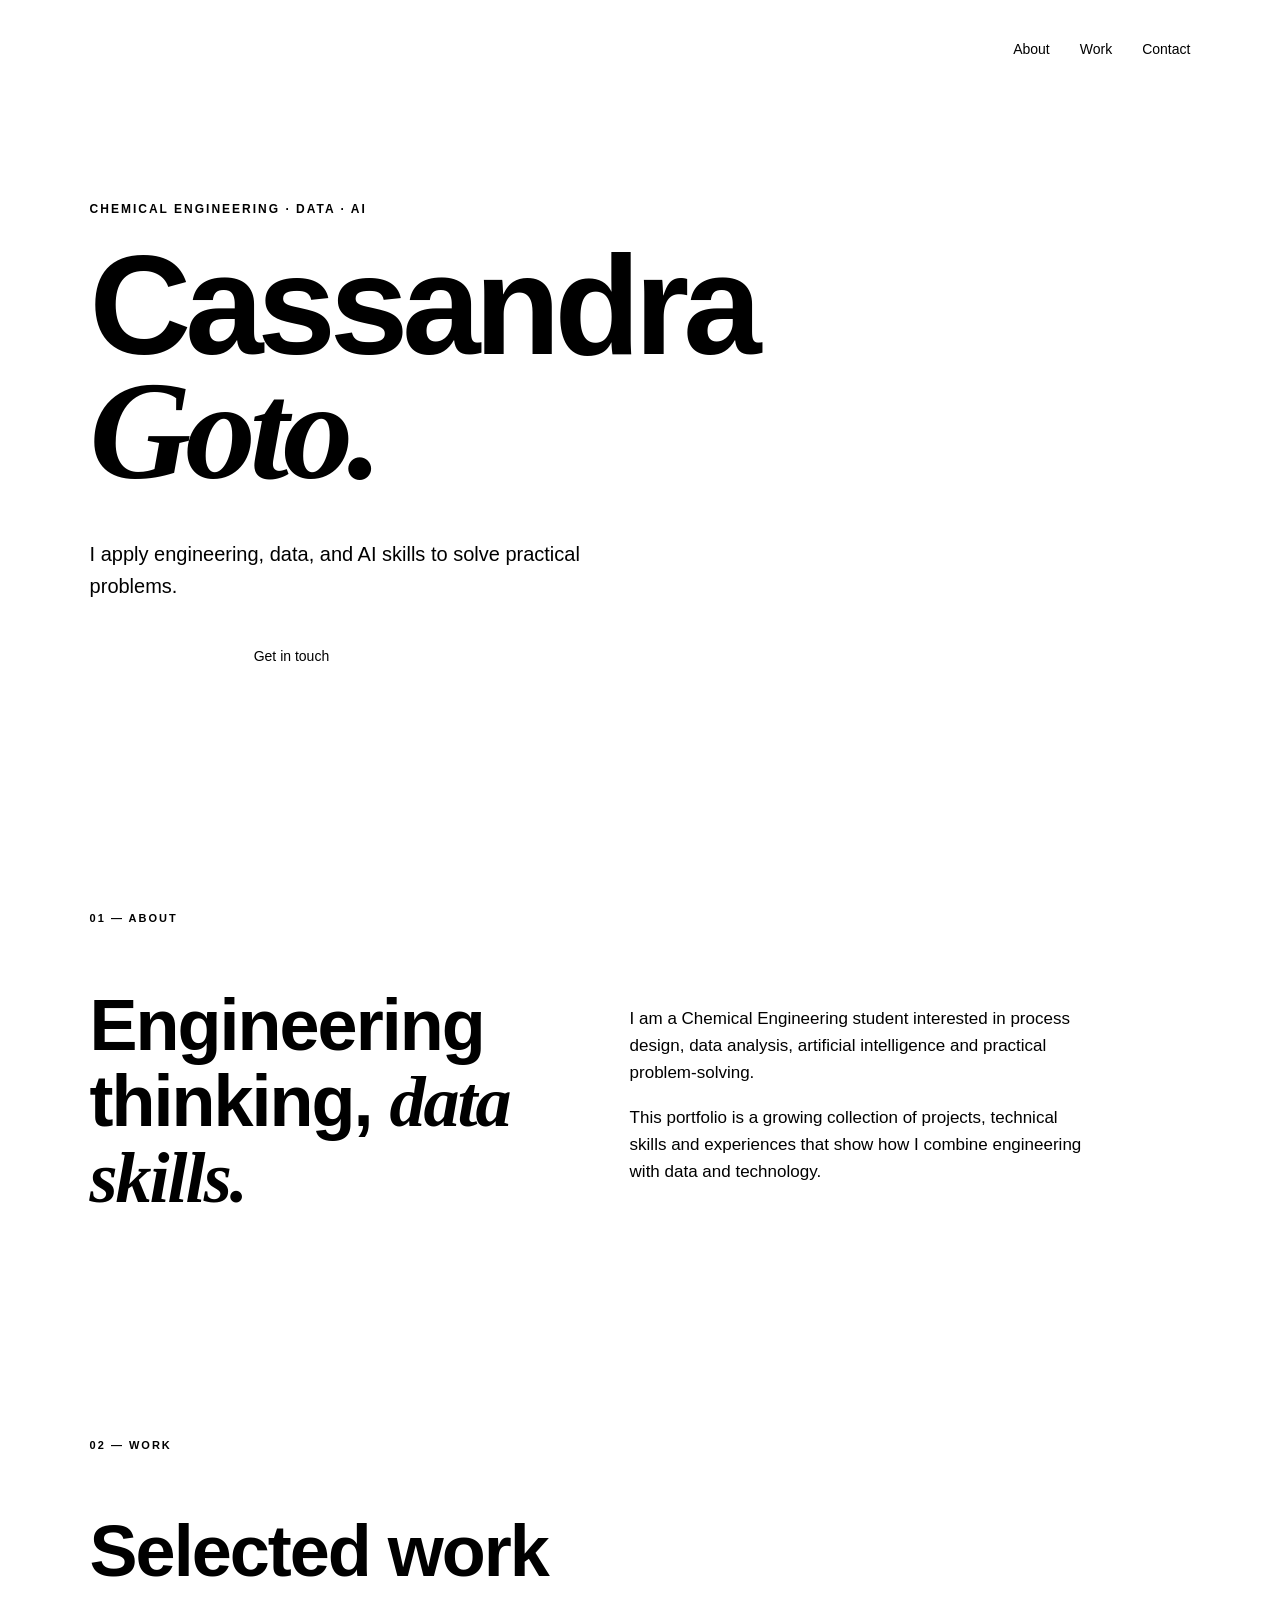
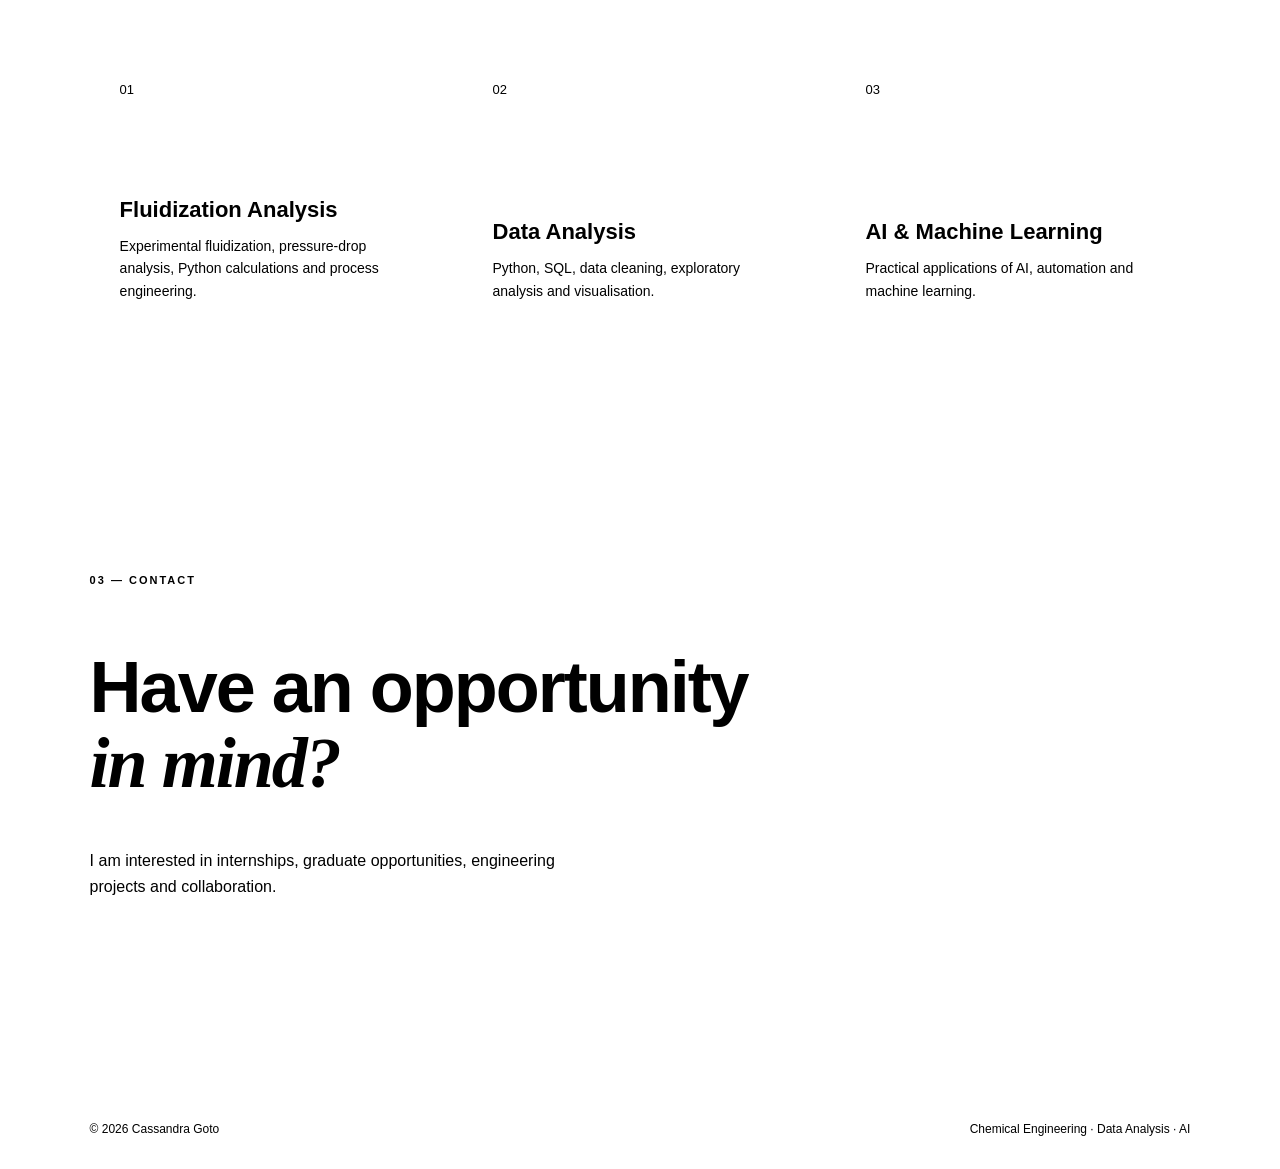
==== commit a83bdd1f: "Revise portfolio content to emphasize AI and data Updated various sections of the portfolio to refle" ====
--- a/index.html
+++ b/index.html
@@ -1,74 +1,79 @@
-
 <!DOCTYPE html>
 <html lang="en">
 
 <head>
+
     <meta charset="UTF-8">
+
     <meta name="viewport" content="width=device-width, initial-scale=1.0">
 
     <title>Cassandra Goto | Chemical Engineering & Data Portfolio</title>
 
-    <meta name="description"
-        content="Cassandra Goto's portfolio showcasing Chemical Engineering, process design, data analysis, Python, SQL and computational projects.">
-
     <link rel="stylesheet" href="style.css">
+
 </head>
 
 
 <body>
 
+
     <!-- NAVIGATION -->
 
     <header class="navbar">
 
-        <a href="#" class="logo">CG</a>
+        <a href="index.html" class="logo">CG</a>
 
         <nav>
+
             <a href="#about">About</a>
-            <a href="#work">Projects</a>
-            <a href="#skills">Skills</a>
-            <a href="documents/Cassandra_Goto_CV.pdf" target="_blank">CV</a>
+
+            <a href="#work">Work</a>
+
             <a href="#contact">Contact</a>
+
         </nav>
 
     </header>
 
 
+
     <main>
 
+
         <!-- HERO -->
 
         <section class="hero">
 
             <p class="eyebrow">
-                CHEMICAL ENGINEERING · DATA ANALYSIS · COMPUTATIONAL TOOLS
+                CHEMICAL ENGINEERING · DATA · AI
             </p>
+
 
             <h1>
                 Cassandra<br>
                 <span>Goto.</span>
             </h1>
 
+
             <p class="intro">
-                I combine chemical engineering principles with data analysis
-                and computational tools to investigate practical engineering problems.
+                I apply engineering, data, and AI skills to solve practical problems.
             </p>
 
+
             <div class="buttons">
 
                 <a href="#work" class="button primary">
-                    View my projects
+                    View my work
                 </a>
 
-                <a href="documents/Cassandra_Goto_CV.pdf"
-                    class="button secondary"
-                    target="_blank">
-                    View my CV
+                <a href="#contact" class="button secondary">
+                    Get in touch
                 </a>
 
             </div>
 
         </section>
+
 
 
         <!-- ABOUT -->
@@ -78,6 +83,7 @@
             <div class="section-label">
                 01 — ABOUT
             </div>
+
 
             <div class="preview-content">
 
@@ -95,352 +101,150 @@
 
                     <p>
                         I am a Chemical Engineering student interested in
-                        process engineering, process design, data analysis,
-                        simulation and computational problem-solving.
-                    </p>
-
-                    <p>
-                        My work combines engineering principles with tools
-                        such as Python, SQL, Excel and Aspen Plus to analyse
-                        data, investigate technical problems and communicate
-                        results.
-                    </p>
-
-                    <p>
-                        This portfolio documents selected academic,
-                        technical and independent projects as I continue
-                        developing my engineering and data skills.
-                    </p>
-
-                </div>
-
-            </div>
-
-        </section>
-
-
-        <!-- PROJECTS -->
+                        process design, data analysis, artificial intelligence
+                        and practical problem-solving.
+                    </p>
+
+
+                    <p>
+                        This portfolio is a growing collection of projects,
+                        technical skills and experiences that show how I
+                        combine engineering with data and technology.
+                    </p>
+
+                </div>
+
+            </div>
+
+        </section>
+
+
+
+        <!-- WORK -->
 
         <section class="work-section" id="work">
 
             <div class="section-label">
-                02 — PROJECTS
-            </div>
+                02 — WORK
+            </div>
+
 
             <h2>
-                Selected <span>projects.</span>
+                Selected work
             </h2>
 
 
             <div class="project-grid">
 
 
-                <!-- PROJECT 01 -->
-
-                <a href="projects/fluidization.html"
-                    class="project-card">
-
-                    <span>01</span>
+                <!-- FLUIDIZATION PROJECT -->
+
+                <a href="Projects/fluidization.html"
+                   class="project-card">
+
+                    <span>
+                        01
+                    </span>
+
 
                     <h3>
                         Fluidization Analysis
                     </h3>
 
-                    <p>
-                        Experimental pressure-drop analysis,
-                        fluidization calculations and comparison
-                        with theoretical models.
-                    </p>
-
-                    <div class="project-tags">
-                        Python · Fluidization · Data Analysis
-                    </div>
-
-                    <strong class="project-link">
-                        View project →
-                    </strong>
+
+                    <p>
+                        Experimental fluidization, pressure-drop analysis,
+                        Python calculations and process engineering.
+                    </p>
 
                 </a>
 
 
-                <!-- PROJECT 02 -->
-
-                <a href="projects/ecommerce-eda.html"
-                    class="project-card">
-
-                    <span>02</span>
+
+                <!-- DATA ANALYSIS -->
+
+                <div class="project-card">
+
+                    <span>
+                        02
+                    </span>
+
 
                     <h3>
-                        E-commerce Data Analysis
+                        Data Analysis
                     </h3>
 
-                    <p>
-                        Exploratory analysis of e-commerce data
-                        using Python, Pandas and data visualisation
-                        techniques.
-                    </p>
-
-                    <div class="project-tags">
-                        Python · Pandas · EDA
-                    </div>
-
-                    <strong class="project-link">
-                        View project →
-                    </strong>
-
-                </a>
-
-
-                <!-- PROJECT 03 -->
-
-                <a href="projects/ecommerce-sql.html"
-                    class="project-card">
-
-                    <span>03</span>
+
+                    <p>
+                        Python, SQL, data cleaning, exploratory analysis
+                        and visualisation.
+                    </p>
+
+                </div>
+
+
+
+                <!-- AI -->
+
+                <div class="project-card">
+
+                    <span>
+                        03
+                    </span>
+
 
                     <h3>
-                        E-commerce SQL Analysis
+                        AI & Machine Learning
                     </h3>
 
-                    <p>
-                        SQL-based analysis used to investigate
-                        sales, customer behaviour and business
-                        performance.
-                    </p>
-
-                    <div class="project-tags">
-                        SQL · Data Analysis · Databases
-                    </div>
-
-                    <strong class="project-link">
-                        View project →
-                    </strong>
-
-                </a>
-
-
-                <!-- PROJECT 04 -->
-
-                <a href="projects/process-design.html"
-                    class="project-card">
-
-                    <span>04</span>
-
-                    <h3>
-                        Process Design
-                    </h3>
-
-                    <p>
-                        Chemical engineering process design involving
-                        process flowsheets, calculations, simulation
-                        and equipment sizing.
-                    </p>
-
-                    <div class="project-tags">
-                        Aspen Plus · Process Design · Simulation
-                    </div>
-
-                    <strong class="project-link">
-                        View project →
-                    </strong>
-
-                </a>
-
-
-                <!-- PROJECT 05 -->
-
-                <a href="projects/bioleaching.html"
-                    class="project-card">
-
-                    <span>05</span>
-
-                    <h3>
-                        E-waste Bioleaching Research
-                    </h3>
-
-                    <p>
-                        Literature-based research investigating
-                        biological approaches for metal recovery
-                        from waste printed circuit boards.
-                    </p>
-
-                    <div class="project-tags">
-                        Research · Bioleaching · Sustainability
-                    </div>
-
-                    <strong class="project-link">
-                        View project →
-                    </strong>
-
-                </a>
-
-
-                <!-- PROJECT 06 -->
-
-                <a href="projects/future-project.html"
-                    class="project-card">
-
-                    <span>06</span>
-
-                    <h3>
-                        More to come
-                    </h3>
-
-                    <p>
-                        New engineering, data analysis and
-                        computational projects will be added
-                        as my portfolio develops.
-                    </p>
-
-                    <div class="project-tags">
-                        Engineering · Data · Computing
-                    </div>
-
-                    <strong class="project-link">
-                        Coming soon →
-                    </strong>
-
-                </a>
-
-            </div>
-
-        </section>
-
-
-        <!-- SKILLS -->
-
-        <section class="skills-section" id="skills">
+
+                    <p>
+                        Practical applications of AI, automation and
+                        machine learning.
+                    </p>
+
+                </div>
+
+
+            </div>
+
+        </section>
+
+
+
+        <!-- CONTACT -->
+
+        <section class="contact-section" id="contact">
 
             <div class="section-label">
-                03 — SKILLS
-            </div>
-
-
-            <div class="skills-content">
-
-                <div>
-
-                    <h2>
-                        Tools I use to
-                        <span>solve problems.</span>
-                    </h2>
-
-                </div>
-
-
-                <div class="skills-list">
-
-
-                    <div class="skill-group">
-
-                        <h3>
-                            Chemical Engineering
-                        </h3>
-
-                        <p>
-                            Process Design · Process Calculations ·
-                            Fluidization · Separation Processes ·
-                            Mass & Energy Balances
-                        </p>
-
-                    </div>
-
-
-                    <div class="skill-group">
-
-                        <h3>
-                            Data Analysis
-                        </h3>
-
-                        <p>
-                            Python · Pandas · SQL · Data Cleaning ·
-                            Exploratory Data Analysis · Data Visualisation
-                        </p>
-
-                    </div>
-
-
-                    <div class="skill-group">
-
-                        <h3>
-                            Engineering & Technical Tools
-                        </h3>
-
-                        <p>
-                            Aspen Plus · Microsoft Excel ·
-                            Microsoft Office · Git · GitHub
-                        </p>
-
-                    </div>
-
-
-                    <div class="skill-group">
-
-                        <h3>
-                            Developing
-                        </h3>
-
-                        <p>
-                            Advanced Python · Statistical Analysis ·
-                            Machine Learning · Engineering Data Applications
-                        </p>
-
-                    </div>
-
-                </div>
-
-            </div>
-
-        </section>
-
-
-        <!-- CONTACT -->
-
-        <section class="contact-section" id="contact">
-
-            <div class="section-label">
-                04 — CONTACT
-            </div>
+                03 — CONTACT
+            </div>
+
 
             <h2>
                 Have an opportunity<br>
                 <span>in mind?</span>
             </h2>
 
+
             <p>
                 I am interested in internships, graduate opportunities,
-                engineering projects, data-focused roles and collaboration.
+                engineering projects and collaboration.
             </p>
 
 
-            <div class="buttons">
-
-                <a href="mailto:cassandragoto10@gmail.com"
-                    class="button primary">
-                    Contact Cassandra
-                </a>
-
-
-                <a href="https://www.linkedin.com/in/cassandra-goto-1668a8327/"
-                    class="button secondary"
-                    target="_blank"
-                    rel="noopener noreferrer">
-                    LinkedIn
-                </a>
-
-
-                <a href="https://github.com/cassandragoto10-maker"
-                    class="button secondary"
-                    target="_blank"
-                    rel="noopener noreferrer">
-                    GitHub
-                </a>
-
-            </div>
-
-        </section>
+            <a href="mailto:cassandragoto10@gmail.com"
+               class="button primary">
+
+                Contact Cassandra
+
+            </a>
+
+        </section>
+
 
     </main>
+
 
 
     <!-- FOOTER -->
@@ -451,8 +255,9 @@
             © 2026 Cassandra Goto
         </p>
 
+
         <p>
-            Chemical Engineering · Data Analysis · Computational Tools
+            Chemical Engineering · Data Analysis · AI
         </p>
 
     </footer>
@@ -461,4 +266,3 @@
 </body>
 
 </html>
-```
